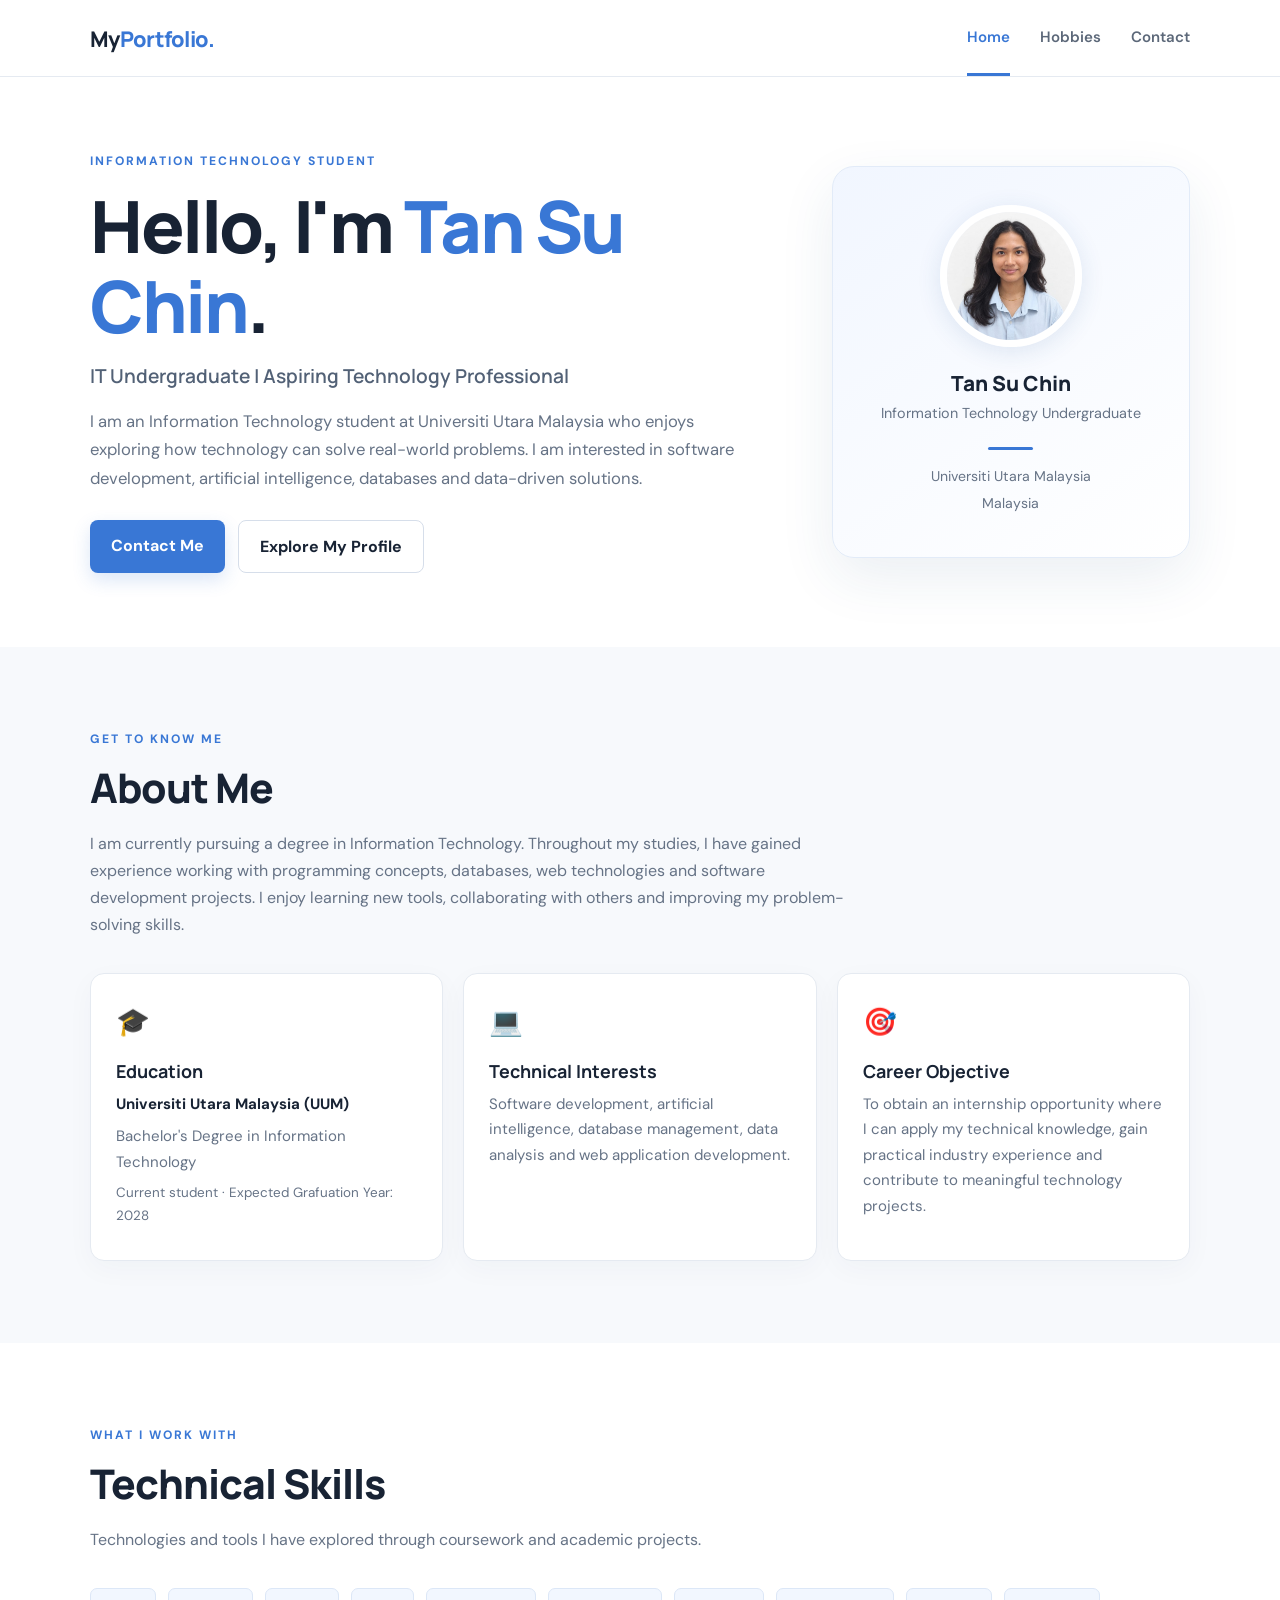
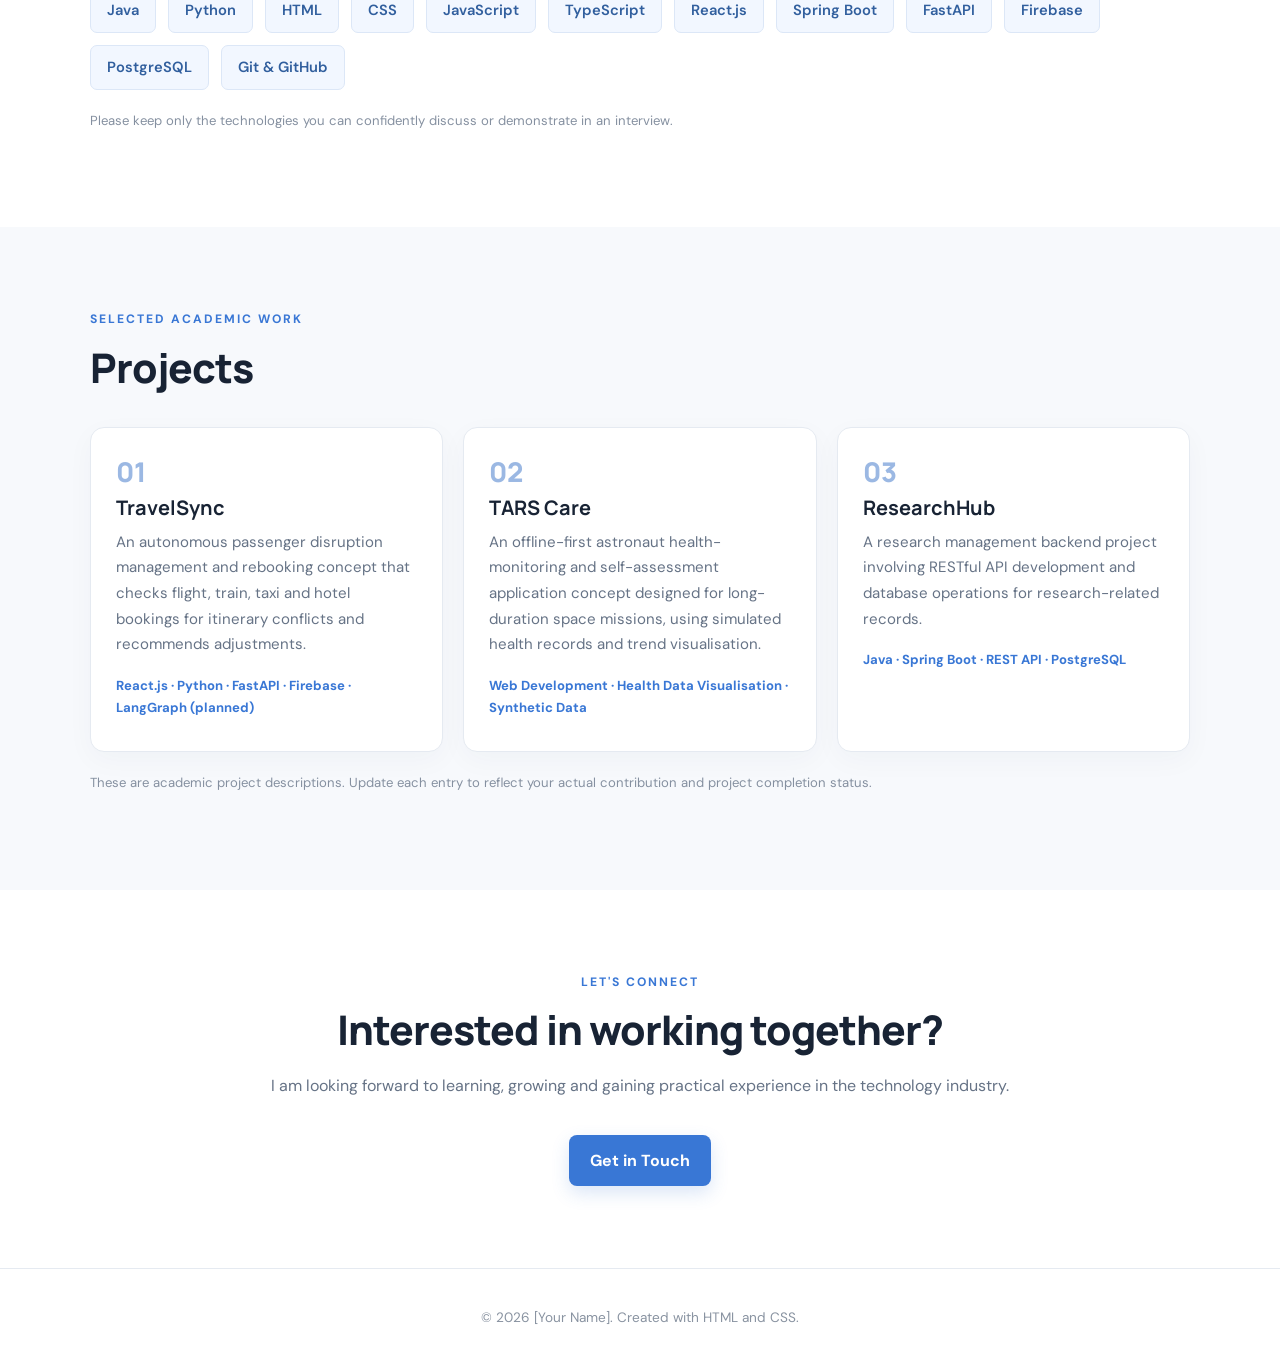
==== index.html @ 2b61612e "Add personal resume website" ====
<!DOCTYPE html>
<html lang="en">
<head>
  <meta charset="UTF-8">
  <meta name="viewport" content="width=device-width, initial-scale=1.0">
  <meta name="description" content="Personal resume and portfolio of an Information Technology student.">
  <title>Home | Personal Resume</title>
  <link rel="stylesheet" href="style.css">
</head>
<body>
  <header class="site-header">
    <nav class="navbar container" aria-label="Main navigation">
      <a class="brand" href="index.html">My<span>Portfolio.</span></a>
      <div class="nav-links">
        <a class="active" href="index.html">Home</a>
        <a href="hobbies.html">Hobbies</a>
        <a href="contact.html">Contact</a>
      </div>
    </nav>
  </header>

  <main>
    <section class="hero container">
      <div class="hero-copy">
        <p class="eyebrow">INFORMATION TECHNOLOGY STUDENT</p>
        <h1>Hello, I'm <span>Tan Su Chin</span>.</h1>
        <h2>IT Undergraduate | Aspiring Technology Professional</h2>
        <p class="intro">I am an Information Technology student at Universiti Utara Malaysia who enjoys exploring how technology can solve real-world problems. I am interested in software development, artificial intelligence, databases and data-driven solutions.</p>
        <div class="hero-actions">
          <a class="button primary" href="contact.html">Contact Me</a>
          <a class="button secondary" href="#about">Explore My Profile</a>
        </div>
      </div>
      <div class="hero-card">
        <img src="Suchin.jpeg" alt="Tan Su Chin" class="avatar">
        <p class="hero-card-name">Tan Su Chin</p>
        <p class="muted">Information Technology Undergraduate</p>
        <div class="mini-line"></div>
        <p class="small">Universiti Utara Malaysia</p>
        <p class="small">Malaysia</p>
      </div>
    </section>

    <section class="section soft-bg" id="about">
      <div class="container">
        <p class="eyebrow">GET TO KNOW ME</p>
        <h2 class="section-title">About Me</h2>
        <p class="section-lead">I am currently pursuing a degree in Information Technology. Throughout my studies, I have gained experience working with programming concepts, databases, web technologies and software development projects. I enjoy learning new tools, collaborating with others and improving my problem-solving skills.</p>
        <div class="info-grid">
          <article class="info-card">
            <span class="card-icon">🎓</span>
            <h3>Education</h3>
            <p><strong>Universiti Utara Malaysia (UUM)</strong></p>
            <p>Bachelor's Degree in Information Technology</p>
            <p class="muted">Current student · Expected Grafuation Year: 2028</p>
          </article>
          <article class="info-card">
            <span class="card-icon">💻</span>
            <h3>Technical Interests</h3>
            <p>Software development, artificial intelligence, database management, data analysis and web application development.</p>
          </article>
          <article class="info-card">
            <span class="card-icon">🎯</span>
            <h3>Career Objective</h3>
            <p>To obtain an internship opportunity where I can apply my technical knowledge, gain practical industry experience and contribute to meaningful technology projects.</p>
          </article>
        </div>
      </div>
    </section>

    <section class="section container">
      <p class="eyebrow">WHAT I WORK WITH</p>
      <h2 class="section-title">Technical Skills</h2>
      <p class="section-lead">Technologies and tools I have explored through coursework and academic projects.</p>
      <div class="skills-wrap">
        <span class="skill">Java</span><span class="skill">Python</span>
        <span class="skill">HTML</span><span class="skill">CSS</span>
        <span class="skill">JavaScript</span><span class="skill">TypeScript</span>
        <span class="skill">React.js</span><span class="skill">Spring Boot</span>
        <span class="skill">FastAPI</span><span class="skill">Firebase</span>
        <span class="skill">PostgreSQL</span><span class="skill">Git & GitHub</span>
      </div>
      <p class="note">Please keep only the technologies you can confidently discuss or demonstrate in an interview.</p>
    </section>

    <section class="section soft-bg">
      <div class="container">
        <p class="eyebrow">SELECTED ACADEMIC WORK</p>
        <h2 class="section-title">Projects</h2>
        <div class="project-grid">
          <article class="project-card">
            <div class="project-number">01</div>
            <h3>TravelSync</h3>
            <p>An autonomous passenger disruption management and rebooking concept that checks flight, train, taxi and hotel bookings for itinerary conflicts and recommends adjustments.</p>
            <p class="project-tags">React.js · Python · FastAPI · Firebase · LangGraph (planned)</p>
          </article>
          <article class="project-card">
            <div class="project-number">02</div>
            <h3>TARS Care</h3>
            <p>An offline-first astronaut health-monitoring and self-assessment application concept designed for long-duration space missions, using simulated health records and trend visualisation.</p>
            <p class="project-tags">Web Development · Health Data Visualisation · Synthetic Data</p>
          </article>
          <article class="project-card">
            <div class="project-number">03</div>
            <h3>ResearchHub</h3>
            <p>A research management backend project involving RESTful API development and database operations for research-related records.</p>
            <p class="project-tags">Java · Spring Boot · REST API · PostgreSQL</p>
          </article>
        </div>
        <p class="note">These are academic project descriptions. Update each entry to reflect your actual contribution and project completion status.</p>
      </div>
    </section>

    <section class="section container center">
      <p class="eyebrow">LET'S CONNECT</p>
      <h2 class="section-title">Interested in working together?</h2>
      <p class="section-lead">I am looking forward to learning, growing and gaining practical experience in the technology industry.</p>
      <a class="button primary" href="contact.html">Get in Touch</a>
    </section>
  </main>

  <footer class="footer">
    <p>© 2026 [Your Name]. Created with HTML and CSS.</p>
  </footer>
</body>
</html>
---- style.css ----
@import url('https://fonts.googleapis.com/css2?family=DM+Sans:wght@400;500;600;700&family=Manrope:wght@500;600;700;800&display=swap');

:root {
  --ink: #182334;
  --muted: #667386;
  --accent: #3977d5;
  --accent-dark: #245eaf;
  --pale: #edf4ff;
  --line: #e5eaf1;
  --white: #ffffff;
}

* { box-sizing: border-box; }
html { scroll-behavior: smooth; }
body {
  margin: 0;
  color: var(--ink);
  background: var(--white);
  font-family: 'DM Sans', Arial, sans-serif;
  line-height: 1.7;
}
a { color: var(--accent); text-decoration: none; }
a:hover { color: var(--accent-dark); }
.container { width: min(1100px, 90%); margin: 0 auto; }

.site-header {
  position: sticky;
  top: 0;
  z-index: 10;
  background: rgba(255,255,255,.94);
  border-bottom: 1px solid var(--line);
  backdrop-filter: blur(12px);
}
.navbar { min-height: 76px; display: flex; align-items: center; justify-content: space-between; gap: 24px; }
.brand { color: var(--ink); font: 800 1.35rem 'Manrope', sans-serif; letter-spacing: -.7px; }
.brand span { color: var(--accent); }
.nav-links { display: flex; gap: 30px; align-items: center; }
.nav-links a { color: #5c6879; font-weight: 600; font-size: .94rem; padding: 25px 0 22px; border-bottom: 3px solid transparent; }
.nav-links a:hover, .nav-links a.active { color: var(--accent); border-bottom-color: var(--accent); }

.hero { min-height: 570px; display: grid; grid-template-columns: 1.5fr .8fr; align-items: center; gap: 70px; padding-top: 65px; padding-bottom: 65px; }
.eyebrow { color: var(--accent); font-size: .76rem; font-weight: 700; letter-spacing: 2px; margin: 0 0 14px; }
.hero h1, .page-hero h1 { font: 800 clamp(2.5rem, 6vw, 4.5rem)/1.12 'Manrope', sans-serif; letter-spacing: -2.5px; margin: 0 0 16px; }
.hero h1 span { color: var(--accent); }
.hero h2 { color: #526176; font: 600 1.2rem 'Manrope', sans-serif; margin: 0 0 18px; }
.intro { color: var(--muted); max-width: 650px; font-size: 1.04rem; }
.hero-actions { display: flex; flex-wrap: wrap; gap: 13px; margin-top: 28px; }
.button { display: inline-block; border-radius: 8px; padding: 12px 21px; font-weight: 700; transition: .2s ease; }
.button.primary { background: var(--accent); color: white; box-shadow: 0 7px 18px rgba(57,119,213,.18); }
.button.primary:hover { background: var(--accent-dark); transform: translateY(-2px); }
.button.secondary { color: var(--ink); border: 1px solid #d6deea; background: white; }
.button.secondary:hover { border-color: var(--accent); color: var(--accent); }
.hero-card { background: linear-gradient(145deg, #f1f6ff, #ffffff); border: 1px solid #e2ebf8; border-radius: 22px; padding: 38px 25px; text-align: center; box-shadow: 0 20px 55px rgba(38,75,125,.09); }
.avatar {
  width: 142px;
  height: 142px;
  margin: 0 auto 22px;
  border-radius: 50%;
  object-fit: cover;
  display: block;
  border: 7px solid white;
  box-shadow: 0 5px 25px rgba(30,83,150,.12);
}
.hero-card-name { font: 800 1.3rem 'Manrope', sans-serif; margin: 0; }
.muted, .small { color: var(--muted); }
.hero-card .muted { margin: 4px 0 0; font-size: .9rem; }
.mini-line { width: 45px; height: 3px; background: var(--accent); margin: 22px auto 15px; border-radius: 4px; }
.small { margin: 3px; font-size: .88rem; }

.section { padding-top: 82px; padding-bottom: 82px; }
.soft-bg { background: #f7f9fc; }
.section-title { font: 800 clamp(1.8rem, 4vw, 2.55rem)/1.2 'Manrope', sans-serif; letter-spacing: -1px; margin: 0 0 17px; }
.section-lead { color: var(--muted); max-width: 760px; margin: 0 0 35px; }
.info-grid, .project-grid, .hobby-grid { display: grid; grid-template-columns: repeat(3, 1fr); gap: 20px; margin-top: 34px; }
.info-card, .project-card, .hobby-card { background: white; border: 1px solid var(--line); border-radius: 14px; padding: 25px; box-shadow: 0 8px 28px rgba(28,49,77,.035); }
.card-icon { font-size: 1.7rem; }
.info-card h3, .project-card h3, .hobby-card h2 { font: 700 1.12rem 'Manrope', sans-serif; margin: 13px 0 9px; }
.info-card p, .project-card p, .hobby-card p { color: var(--muted); font-size: .94rem; margin: 7px 0; }
.info-card strong { color: var(--ink); }
.info-card .muted { font-size: .84rem; }
.skills-wrap { display: flex; flex-wrap: wrap; gap: 12px; }
.skill { padding: 9px 16px; border: 1px solid #dce7f7; border-radius: 7px; color: #315f9e; background: #f2f7ff; font-weight: 600; font-size: .92rem; }
.note { color: #8590a0; font-size: .82rem; margin-top: 20px; }
.project-grid { grid-template-columns: repeat(3, 1fr); }
.project-number { color: #9bb8e3; font: 800 1.7rem 'Manrope', sans-serif; }
.project-card h3 { font-size: 1.25rem; margin-top: 4px; }
.project-card .project-tags { color: var(--accent); font-size: .82rem; font-weight: 700; margin-top: 17px; }
.center { text-align: center; }
.center .section-lead { margin-left: auto; margin-right: auto; }

.page-hero { background: linear-gradient(120deg, #edf4ff, #f8faff); padding: 85px 0 78px; }
.page-hero h1 { font-size: clamp(2.4rem, 5vw, 3.7rem); }
.page-hero p:not(.eyebrow) { color: var(--muted); max-width: 650px; margin-bottom: 0; }
.hobby-grid { grid-template-columns: repeat(2, 1fr); margin-top: 0; }
.hobby-card { padding: 32px; }
.hobby-icon { font-size: 2rem; }
.hobby-card h2 { font-size: 1.25rem; }
.personal-note { margin-top: 28px; padding: 30px; border-left: 4px solid var(--accent); background: var(--pale); border-radius: 0 12px 12px 0; }
.personal-note h2 { font: 700 1.2rem 'Manrope', sans-serif; margin: 0 0 8px; }
.personal-note p { color: var(--muted); margin: 0; }
.contact-layout { display: grid; grid-template-columns: 1fr 1fr; gap: 65px; align-items: start; }
.contact-card { border: 1px solid var(--line); border-radius: 15px; padding: 12px 27px; box-shadow: 0 10px 35px rgba(28,49,77,.05); }
.contact-item { display: flex; gap: 17px; align-items: center; padding: 20px 0; border-bottom: 1px solid var(--line); }
.contact-item:last-child { border-bottom: 0; }
.contact-icon { width: 43px; height: 43px; flex: 0 0 43px; display: grid; place-items: center; border-radius: 11px; background: var(--pale); font-size: 1.15rem; }
.contact-item h3 { font: 700 .98rem 'Manrope', sans-serif; margin: 0 0 2px; }
.contact-item p, .contact-item a { color: var(--muted); margin: 0; font-size: .92rem; overflow-wrap: anywhere; }
.contact-item a:hover { color: var(--accent); }
.footer { text-align: center; padding: 24px 5%; color: #8993a1; border-top: 1px solid var(--line); font-size: .85rem; }

@media (max-width: 760px) {
  .navbar { min-height: 68px; flex-wrap: wrap; padding-top: 12px; padding-bottom: 8px; }
  .nav-links { gap: 19px; }
  .nav-links a { padding: 8px 0 10px; font-size: .88rem; }
  .hero { grid-template-columns: 1fr; gap: 35px; padding-top: 55px; }
  .hero-card { max-width: 390px; width: 100%; margin: 0 auto; }
  .info-grid, .project-grid { grid-template-columns: 1fr; }
  .hobby-grid { grid-template-columns: 1fr; }
  .contact-layout { grid-template-columns: 1fr; gap: 25px; }
  .section { padding-top: 60px; padding-bottom: 60px; }
}
@media (max-width: 420px) {
  .navbar { justify-content: center; }
  .brand { width: 100%; text-align: center; }
  .nav-links { width: 100%; justify-content: center; gap: 24px; }
  .hero h1 { letter-spacing: -1.5px; }
}
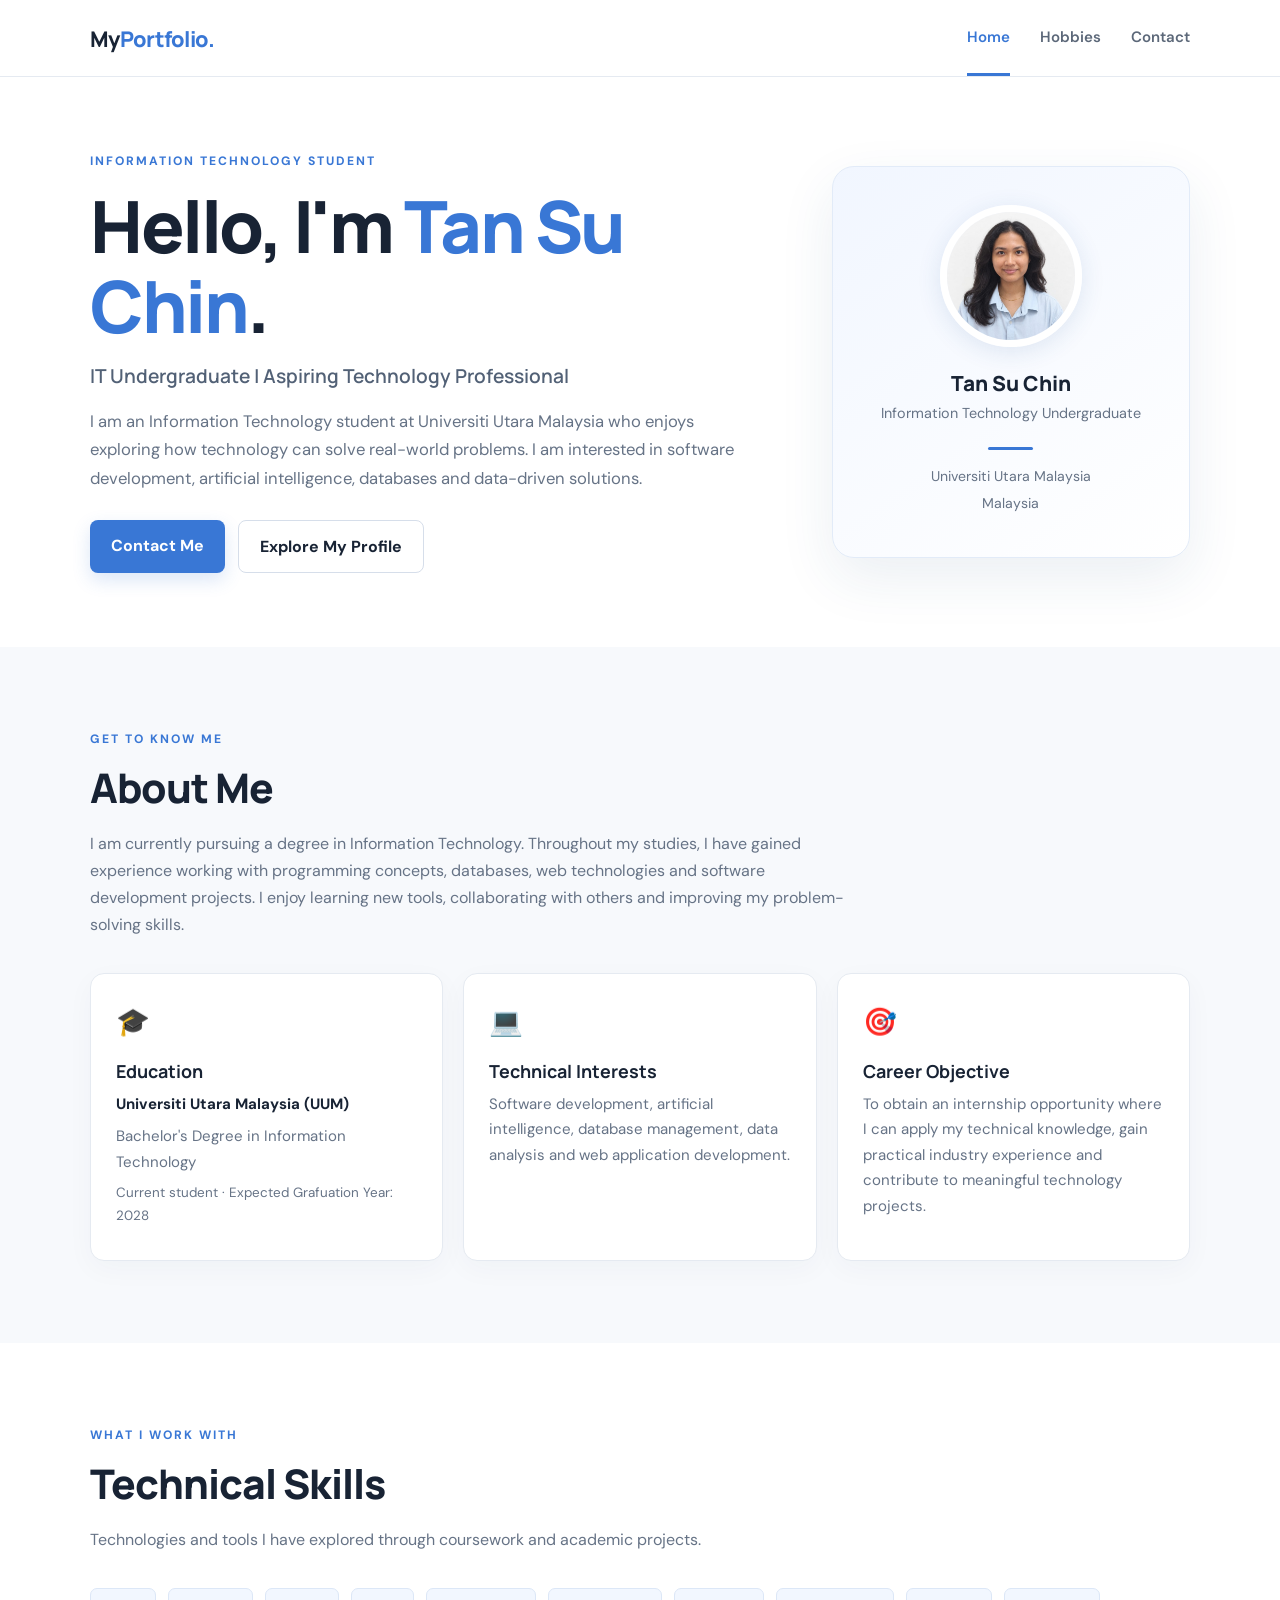
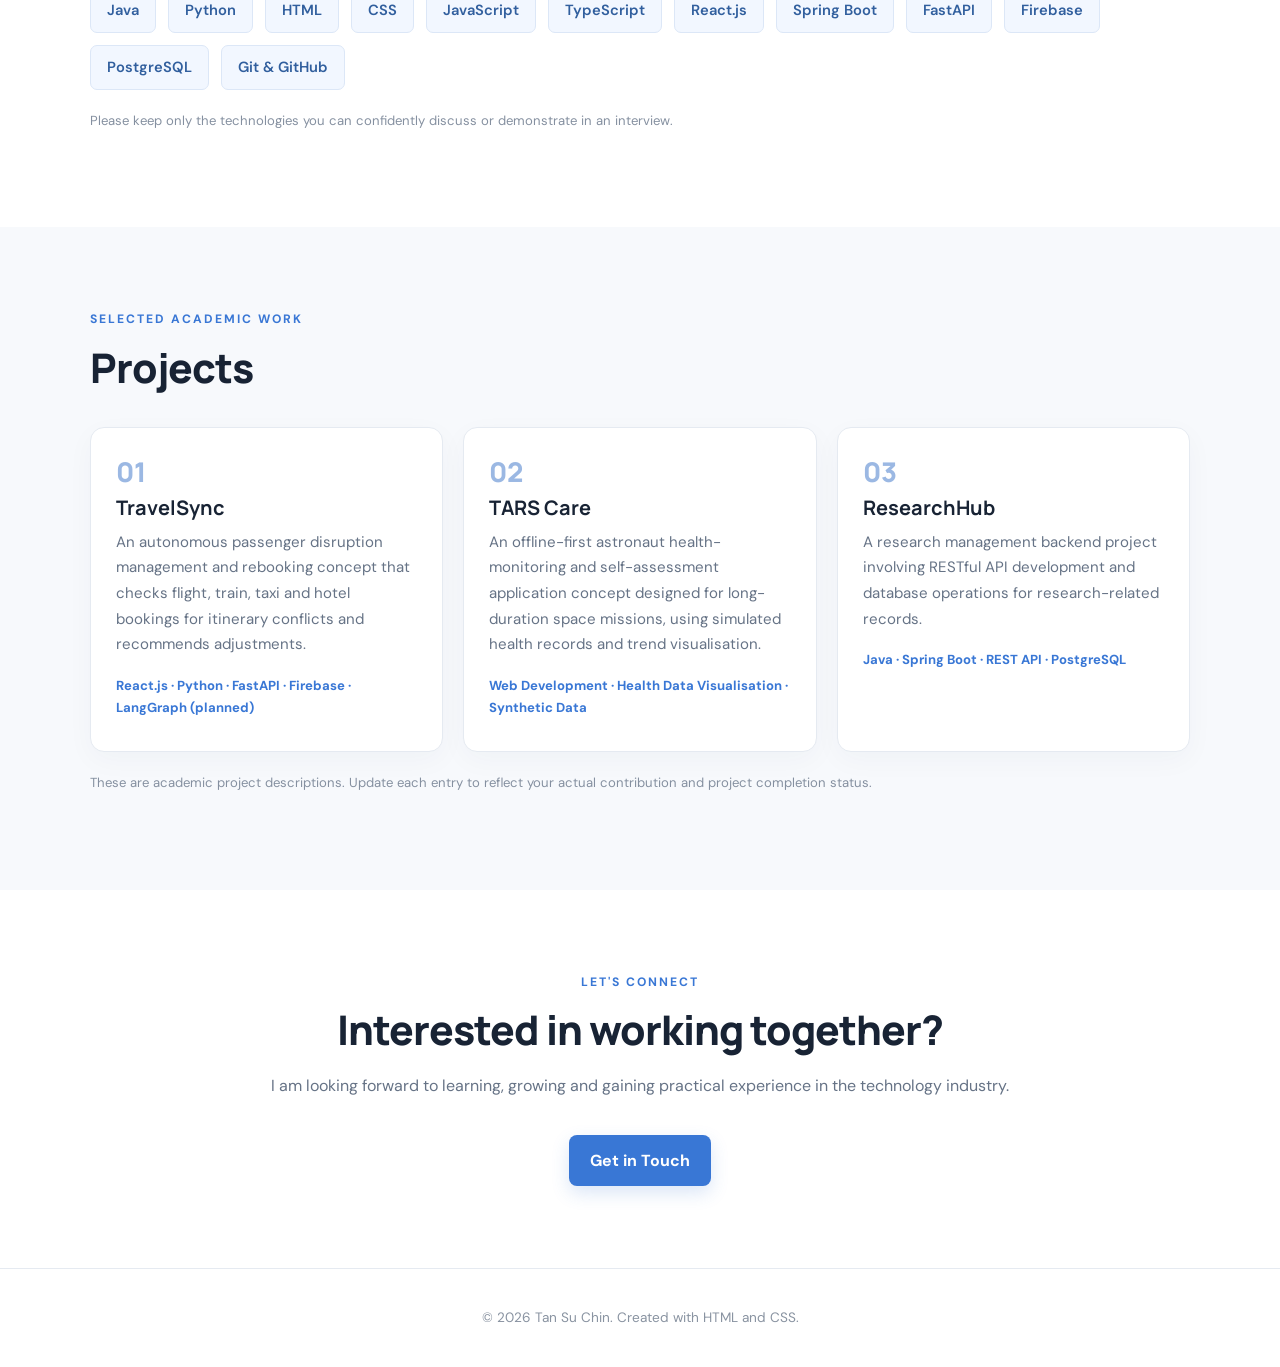
==== commit d6df8e10: "Update index.html" ====
--- a/index.html
+++ b/index.html
@@ -120,7 +120,7 @@
   </main>
 
   <footer class="footer">
-    <p>© 2026 [Your Name]. Created with HTML and CSS.</p>
+    <p>© 2026 Tan Su Chin. Created with HTML and CSS.</p>
   </footer>
 </body>
 </html>
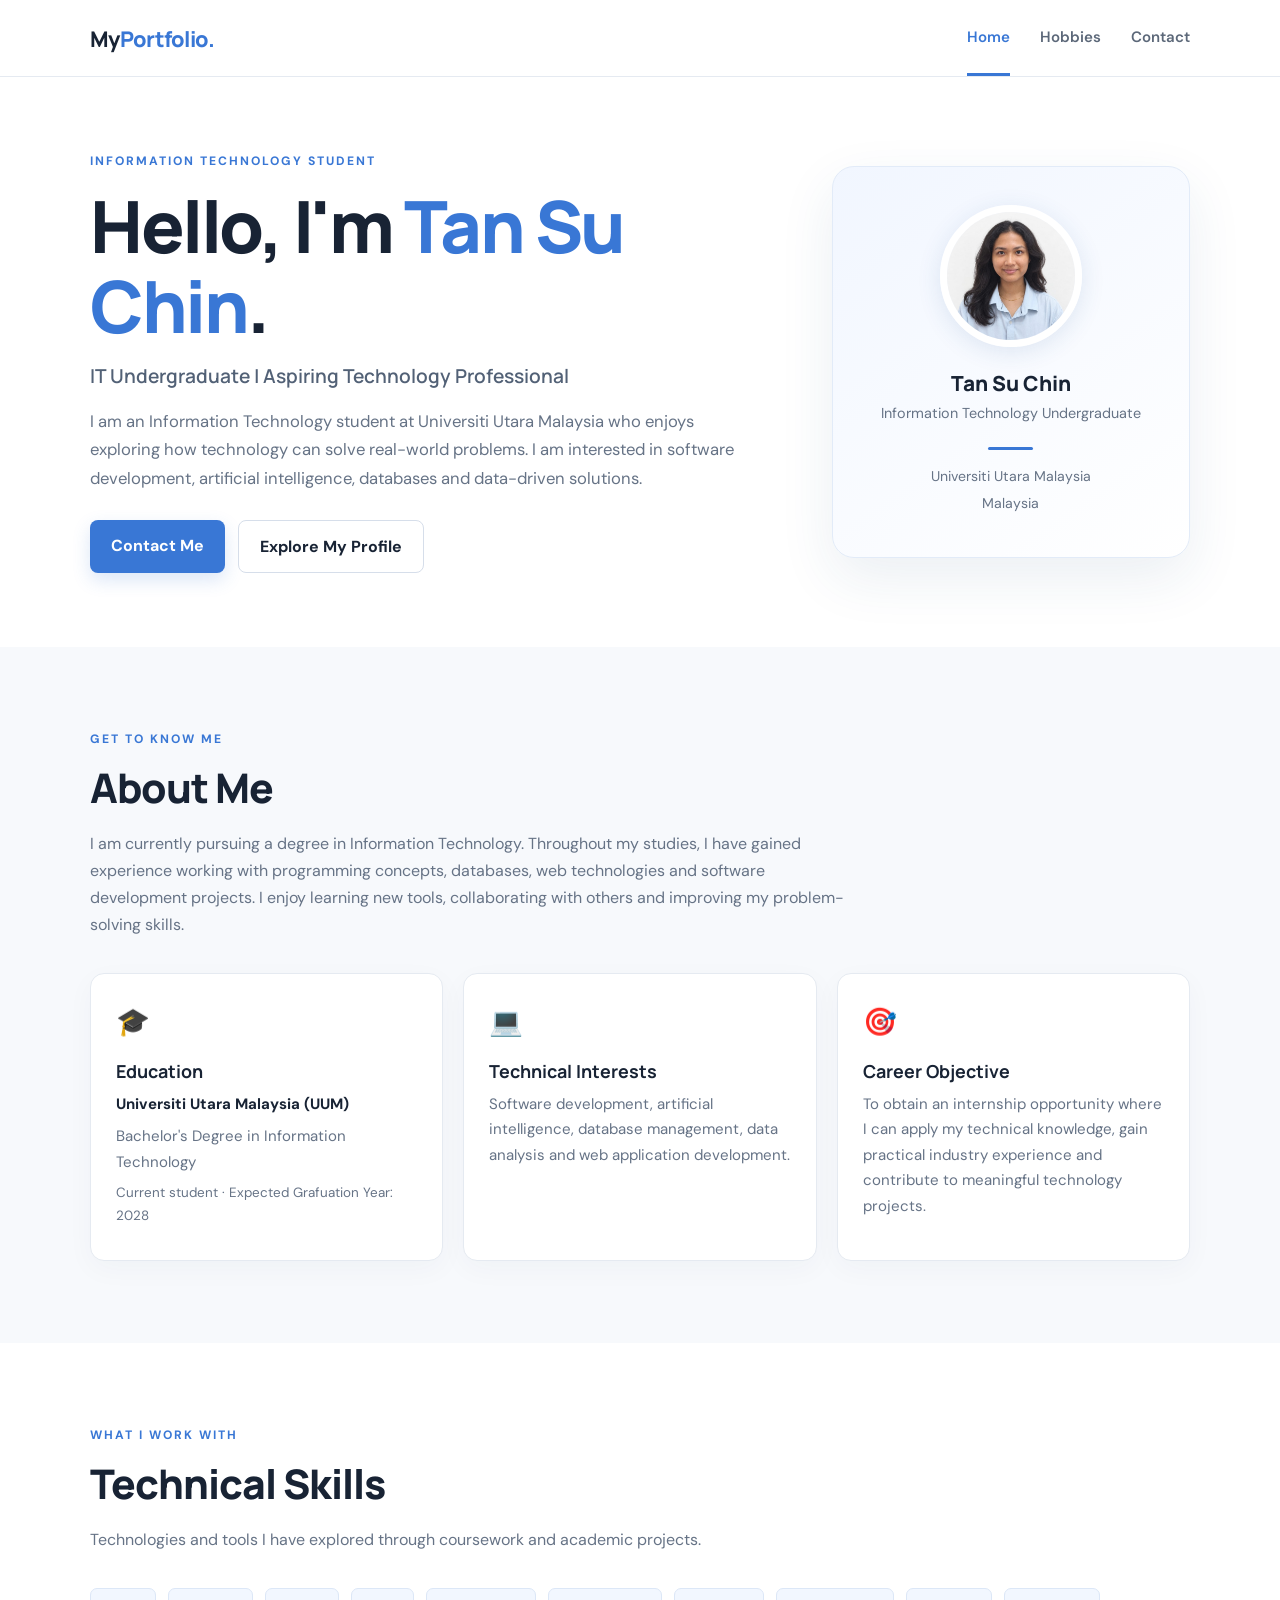
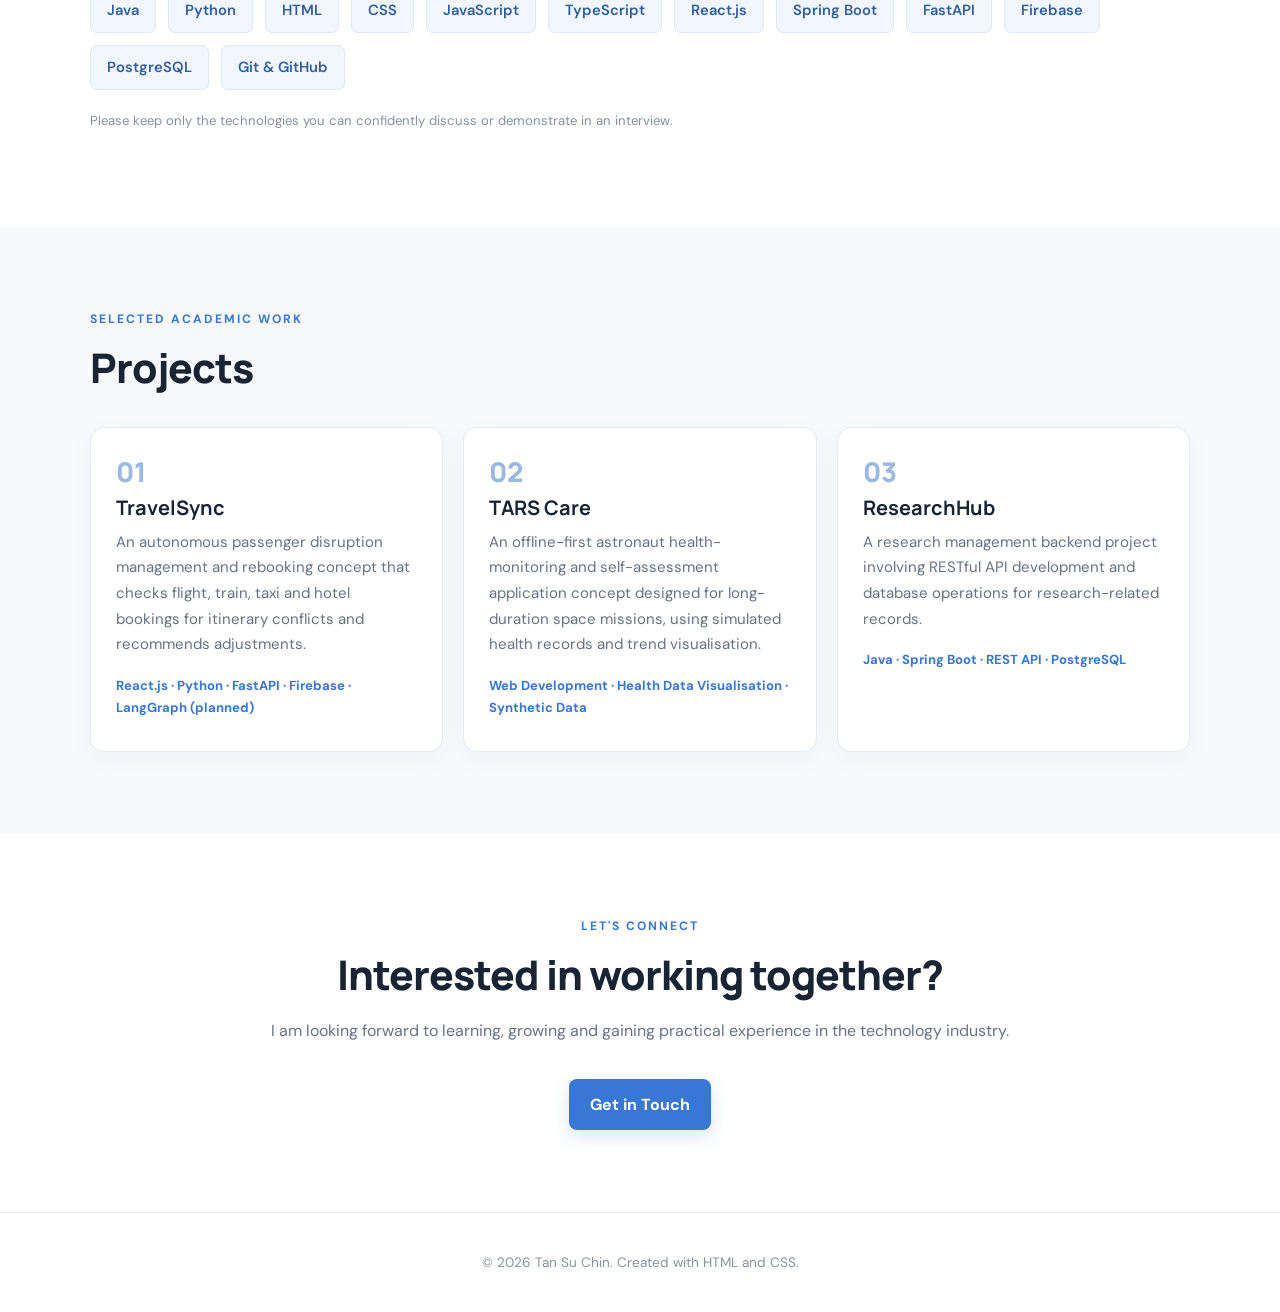
==== commit b7608694: "Update index.html" ====
--- a/index.html
+++ b/index.html
@@ -107,7 +107,6 @@
             <p class="project-tags">Java · Spring Boot · REST API · PostgreSQL</p>
           </article>
         </div>
-        <p class="note">These are academic project descriptions. Update each entry to reflect your actual contribution and project completion status.</p>
       </div>
     </section>
 
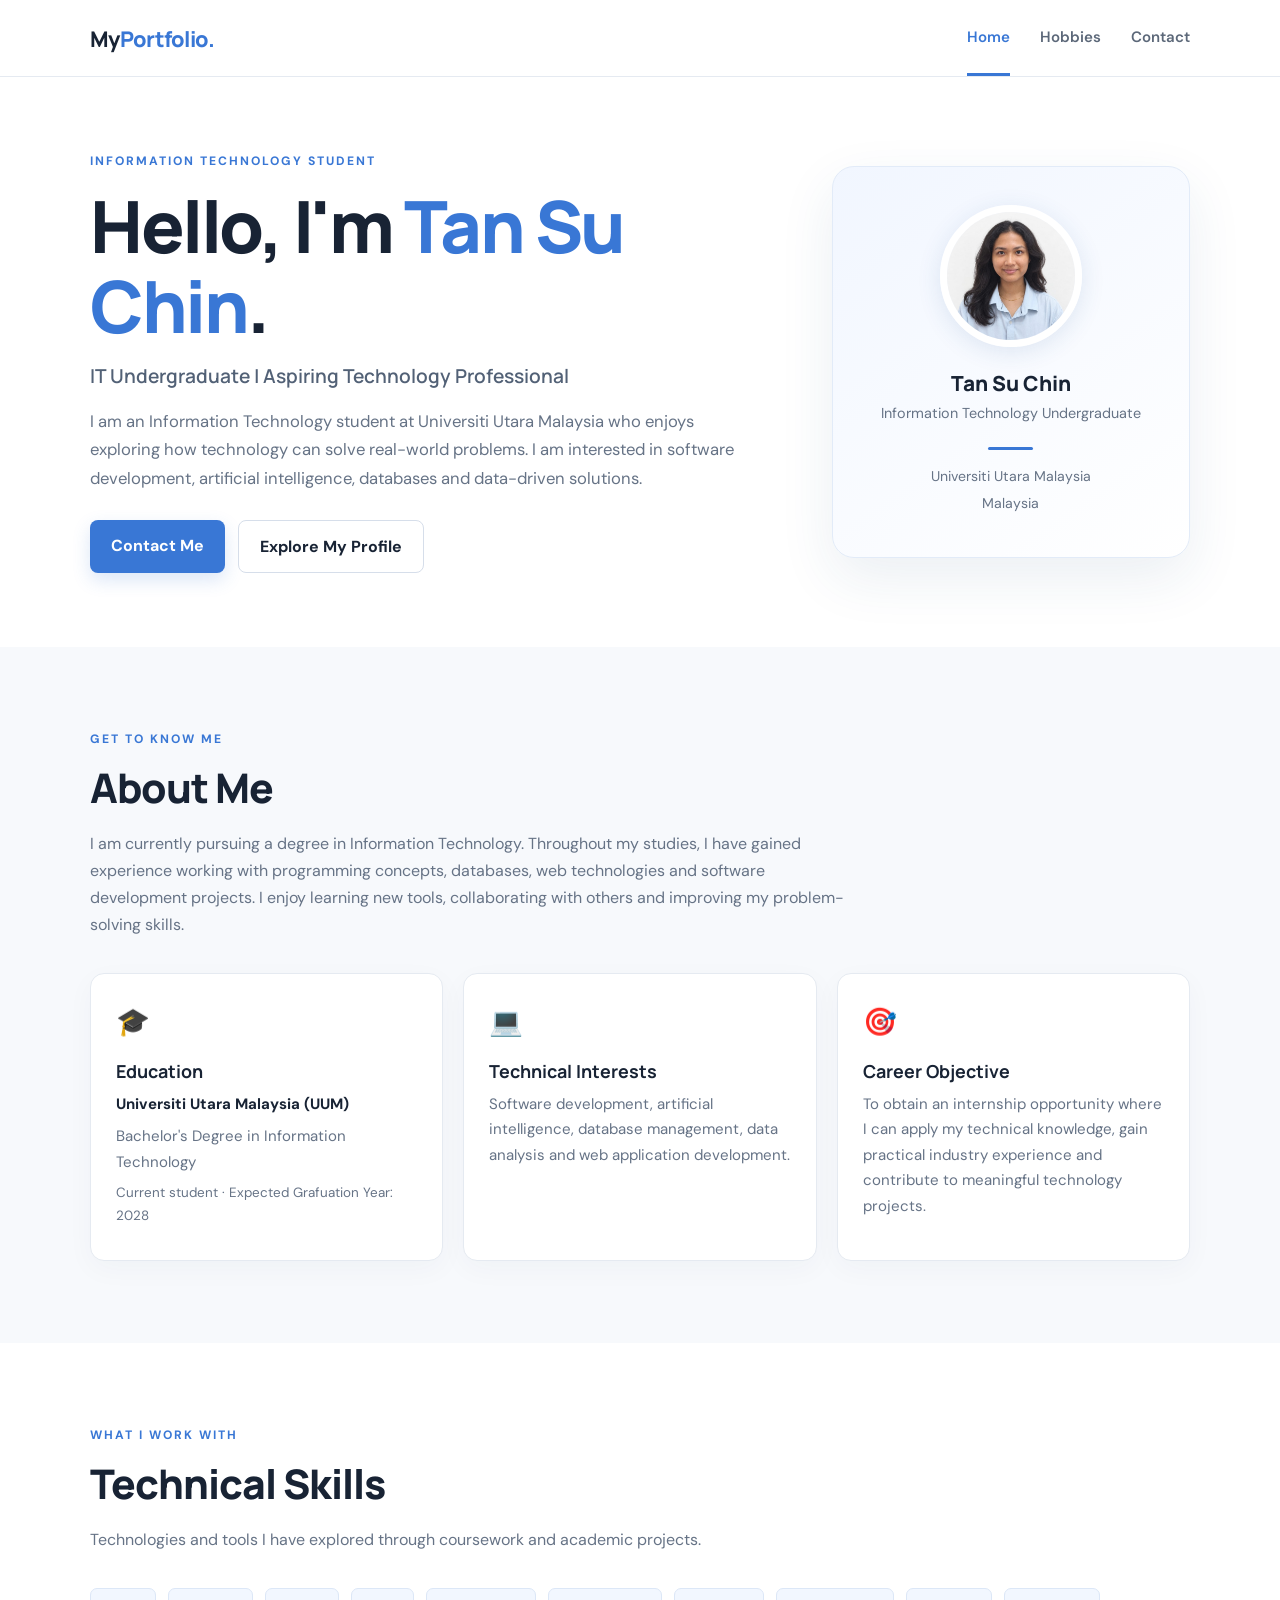
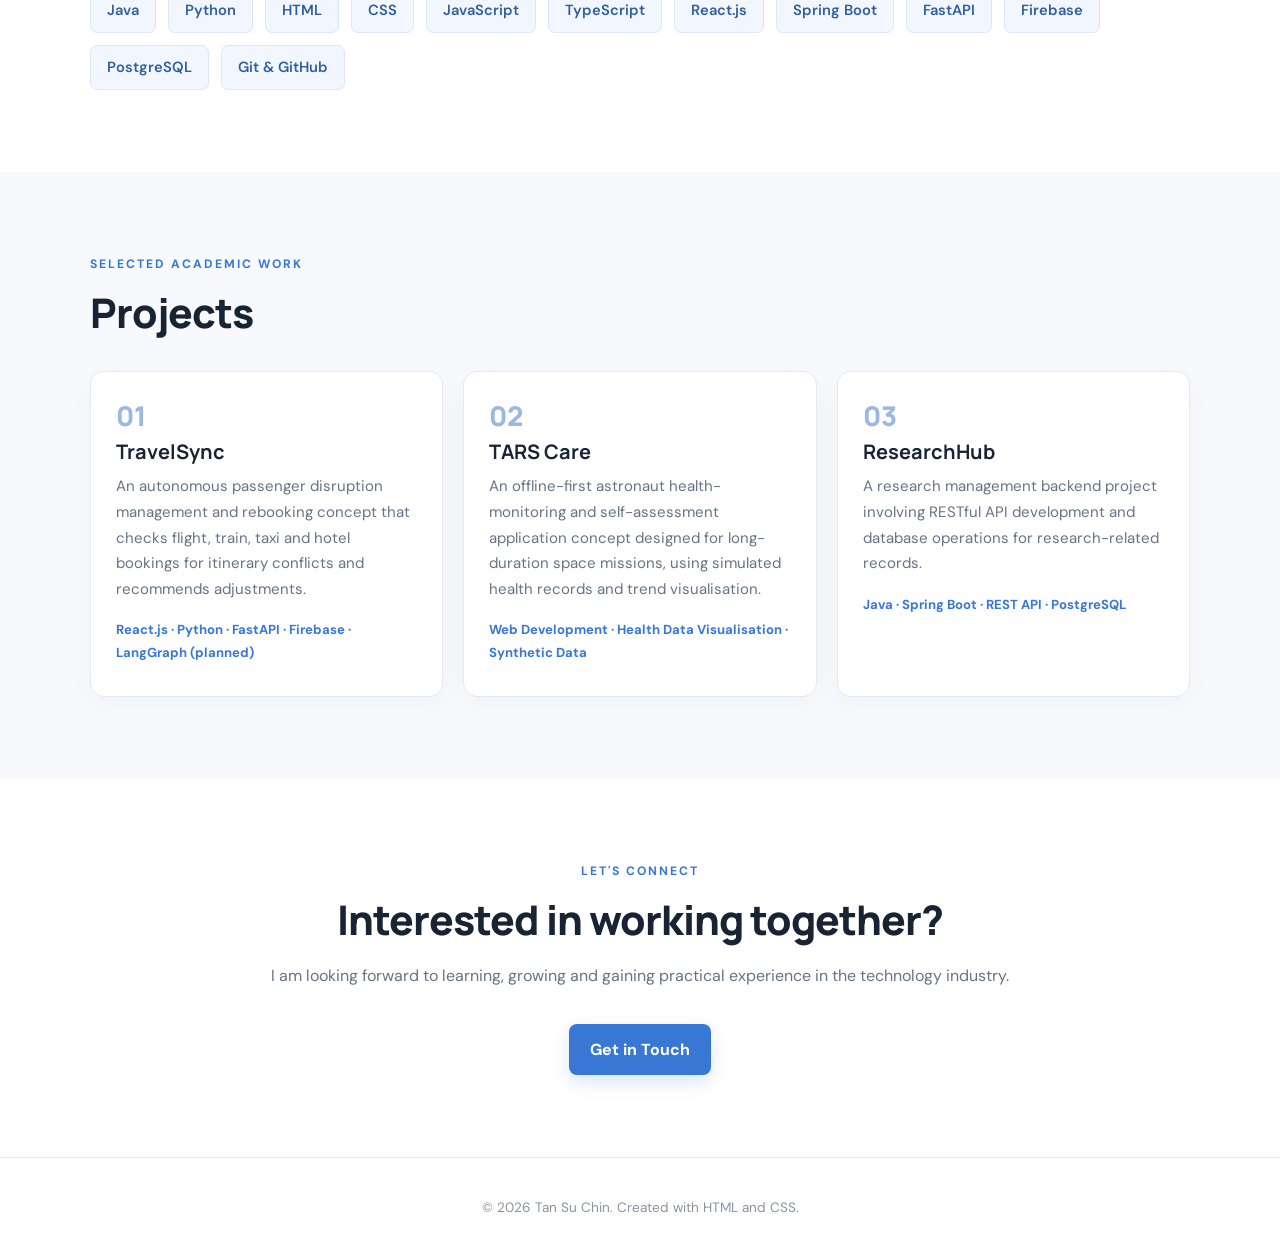
==== commit 3e31191d: "Update index.html" ====
--- a/index.html
+++ b/index.html
@@ -80,7 +80,6 @@
         <span class="skill">FastAPI</span><span class="skill">Firebase</span>
         <span class="skill">PostgreSQL</span><span class="skill">Git & GitHub</span>
       </div>
-      <p class="note">Please keep only the technologies you can confidently discuss or demonstrate in an interview.</p>
     </section>
 
     <section class="section soft-bg">
